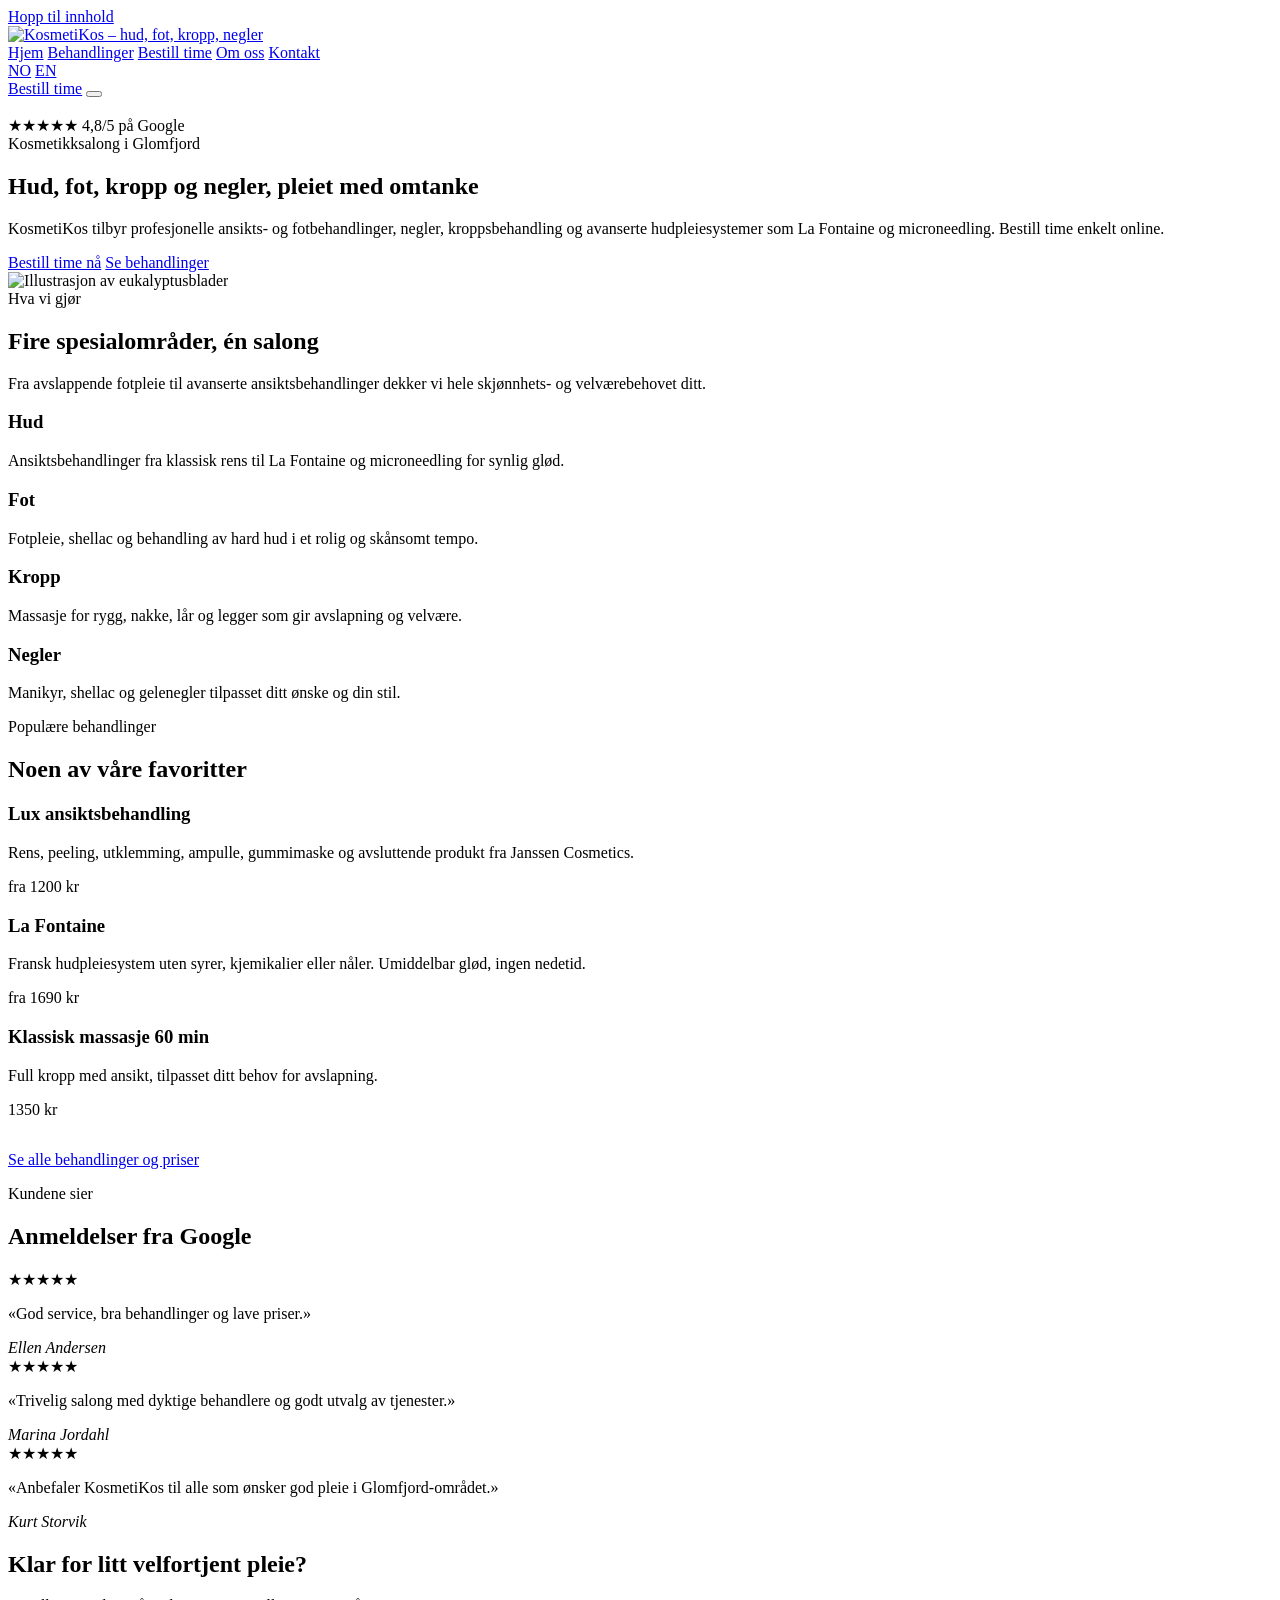
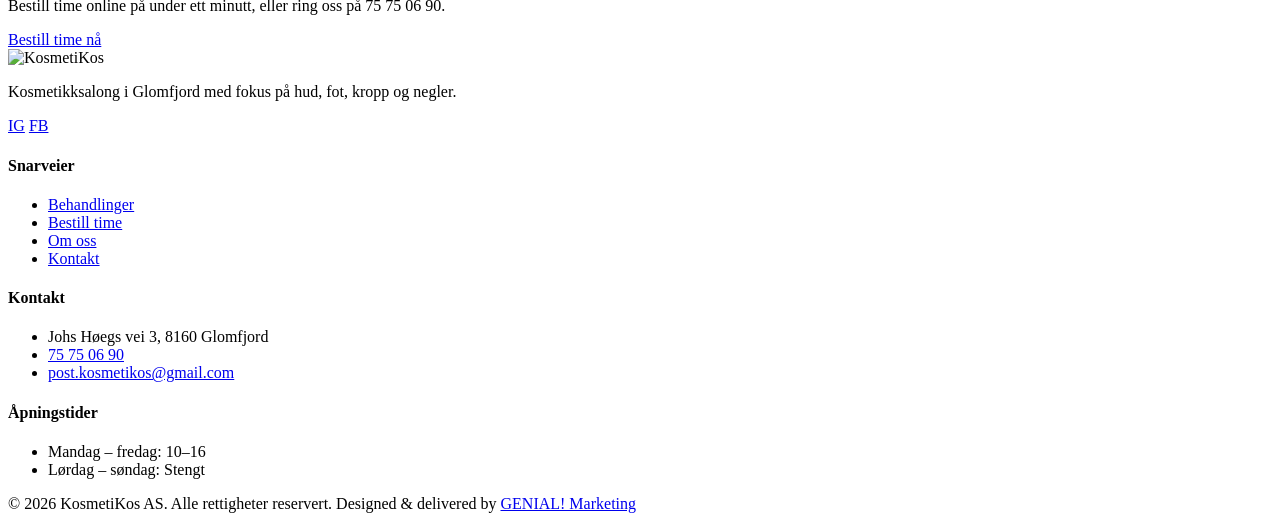
==== index.html @ e8d6cff6 "Add files via upload" ====
<!doctype html>
<html lang="nb">
<head>
<meta charset="UTF-8">
<meta name="viewport" content="width=device-width, initial-scale=1">
<title>KosmetiKos – Hud-, fot-, kropp- og neglepleie i Glomfjord</title>
<meta name="description" content="KosmetiKos i Glomfjord tilbyr ansiktsbehandlinger, fotpleie, negler, kroppsbehandling og La Fontaine-hudpleie. Bestill time enkelt online i dag.">
<link rel="canonical" href="https://kosmetikos.no/">
<link rel="alternate" hreflang="nb" href="https://kosmetikos.no/">
<link rel="alternate" hreflang="en" href="https://kosmetikos.no/en/">
<link rel="alternate" hreflang="x-default" href="https://kosmetikos.no/">

<meta property="og:type" content="website">
<meta property="og:site_name" content="KosmetiKos">
<meta property="og:title" content="KosmetiKos – Hud-, fot-, kropp- og neglepleie i Glomfjord">
<meta property="og:description" content="Ansiktsbehandlinger, fotpleie, negler, kroppsbehandling og La Fontaine-hudpleie i Glomfjord. Bestill time online.">
<meta property="og:url" content="https://kosmetikos.no/">
<meta property="og:image" content="https://kosmetikos.no/assets/images/logo.png">
<meta property="og:locale" content="nb_NO">
<meta property="og:locale:alternate" content="en_US">
<meta name="twitter:card" content="summary">

<link rel="icon" href="favicon.svg" type="image/svg+xml">
<link rel="preconnect" href="https://fonts.googleapis.com">
<link rel="preconnect" href="https://fonts.gstatic.com" crossorigin>
<link href="https://fonts.googleapis.com/css2?family=Playfair+Display:ital,wght@0,500;0,600;0,700;1,500;1,600&family=Poppins:wght@300;400;500;600&display=swap" rel="stylesheet">
<link rel="stylesheet" href="assets/css/style.css">

<script type="application/ld+json">
{
  "@context": "https://schema.org",
  "@type": "BeautySalon",
  "name": "KosmetiKos",
  "image": "https://kosmetikos.no/assets/images/logo.png",
  "url": "https://kosmetikos.no/",
  "telephone": "+4775750690",
  "email": "post.kosmetikos@gmail.com",
  "priceRange": "kr250-kr2500",
  "address": {
    "@type": "PostalAddress",
    "streetAddress": "Johs Høegs vei 3",
    "addressLocality": "Glomfjord",
    "postalCode": "8160",
    "addressCountry": "NO"
  },
  "openingHoursSpecification": [
    { "@type": "OpeningHoursSpecification", "dayOfWeek": ["Monday","Tuesday","Wednesday","Thursday","Friday"], "opens": "10:00", "closes": "16:00" }
  ],
  "sameAs": [
    "https://www.instagram.com/kosmetikos8160/",
    "https://www.facebook.com/kosmetiKos8160/"
  ],
  "aggregateRating": {
    "@type": "AggregateRating",
    "ratingValue": "4.8",
    "reviewCount": "3"
  }
}
</script>
</head>
<body>
<a class="skip-link" href="#main">Hopp til innhold</a>

<header class="site-header">
  <div class="container">
    <a class="brand" href="index.html" aria-label="KosmetiKos – hjem">
      <img src="assets/images/logo.png" alt="KosmetiKos – hud, fot, kropp, negler" width="180" height="180">
    </a>
    <nav class="main-nav" aria-label="Hovedmeny">
      <a href="index.html" class="active">Hjem</a>
      <a href="behandlinger.html">Behandlinger</a>
      <a href="bestill-time.html">Bestill time</a>
      <a href="om-oss.html">Om oss</a>
      <a href="kontakt.html">Kontakt</a>
      <div class="lang-switch">
        <a href="index.html" class="active">NO</a>
        <a href="en/">EN</a>
      </div>
    </nav>
    <div class="header-actions">
      <a class="btn btn-primary" href="bestill-time.html">Bestill time</a>
      <button class="nav-toggle" aria-label="Åpne meny" aria-expanded="false"><span></span></button>
    </div>
  </div>
</header>

<main id="main">

  <section class="hero">
    <img class="leaf-decor top-right" src="assets/images/leaf-branch-dark.png" alt="" loading="eager">
    <img class="leaf-decor bottom-left" src="assets/images/leaf-branch-muted.png" alt="" loading="eager">
    <div class="container">
      <div>
        <div class="rating-badge"><span class="stars">★★★★★</span> 4,8/5 på Google</div>
        <span class="eyebrow">Kosmetikksalong i Glomfjord</span>
        <h1>Hud, fot, kropp og negler, pleiet med omtanke</h1>
        <p class="lead">KosmetiKos tilbyr profesjonelle ansikts- og fotbehandlinger, negler, kroppsbehandling og avanserte hudpleiesystemer som La Fontaine og microneedling. Bestill time enkelt online.</p>
        <div class="hero-actions">
          <a class="btn btn-primary" href="bestill-time.html">Bestill time nå</a>
          <a class="btn btn-outline" href="behandlinger.html">Se behandlinger</a>
        </div>
      </div>
      <div class="hero-visual">
        <img class="leaf-set" src="assets/images/leaf-set.png" alt="Illustrasjon av eukalyptusblader" width="560" height="336">
      </div>
    </div>
  </section>

  <section class="section">
    <div class="container">
      <div class="section-head">
        <span class="eyebrow">Hva vi gjør</span>
        <h2>Fire spesialområder, én salong</h2>
        <p class="lead center">Fra avslappende fotpleie til avanserte ansiktsbehandlinger dekker vi hele skjønnhets- og velværebehovet ditt.</p>
      </div>
      <div class="grid grid-4">
        <div class="card">
          <h3>Hud</h3>
          <p>Ansiktsbehandlinger fra klassisk rens til La Fontaine og microneedling for synlig glød.</p>
        </div>
        <div class="card">
          <h3>Fot</h3>
          <p>Fotpleie, shellac og behandling av hard hud i et rolig og skånsomt tempo.</p>
        </div>
        <div class="card">
          <h3>Kropp</h3>
          <p>Massasje for rygg, nakke, lår og legger som gir avslapning og velvære.</p>
        </div>
        <div class="card">
          <h3>Negler</h3>
          <p>Manikyr, shellac og gelenegler tilpasset ditt ønske og din stil.</p>
        </div>
      </div>
    </div>
  </section>

  <section class="section section--soft">
    <div class="container">
      <div class="section-head">
        <span class="eyebrow">Populære behandlinger</span>
        <h2>Noen av våre favoritter</h2>
      </div>
      <div class="grid grid-3">
        <div class="card">
          <h3>Lux ansiktsbehandling</h3>
          <p class="price-item__desc">Rens, peeling, utklemming, ampulle, gummimaske og avsluttende produkt fra Janssen Cosmetics.</p>
          <p class="price-item__price">fra 1200 kr</p>
        </div>
        <div class="card">
          <h3>La Fontaine</h3>
          <p class="price-item__desc">Fransk hudpleiesystem uten syrer, kjemikalier eller nåler. Umiddelbar glød, ingen nedetid.</p>
          <p class="price-item__price">fra 1690 kr</p>
        </div>
        <div class="card">
          <h3>Klassisk massasje 60 min</h3>
          <p class="price-item__desc">Full kropp med ansikt, tilpasset ditt behov for avslapning.</p>
          <p class="price-item__price">1350 kr</p>
        </div>
      </div>
      <p class="center" style="margin-top:32px;"><a class="btn btn-outline" href="behandlinger.html">Se alle behandlinger og priser</a></p>
    </div>
  </section>

  <section class="section">
    <div class="container">
      <div class="section-head">
        <span class="eyebrow">Kundene sier</span>
        <h2>Anmeldelser fra Google</h2>
      </div>
      <div class="grid grid-3">
        <div class="testimonial">
          <span class="stars">★★★★★</span>
          <p>«God service, bra behandlinger og lave priser.»</p>
          <cite>Ellen Andersen</cite>
        </div>
        <div class="testimonial">
          <span class="stars">★★★★★</span>
          <p>«Trivelig salong med dyktige behandlere og godt utvalg av tjenester.»</p>
          <cite>Marina Jordahl</cite>
        </div>
        <div class="testimonial">
          <span class="stars">★★★★★</span>
          <p>«Anbefaler KosmetiKos til alle som ønsker god pleie i Glomfjord-området.»</p>
          <cite>Kurt Storvik</cite>
        </div>
      </div>
    </div>
  </section>

  <section class="section section--pink">
    <div class="container center">
      <h2>Klar for litt velfortjent pleie?</h2>
      <p class="lead center">Bestill time online på under ett minutt, eller ring oss på 75 75 06 90.</p>
      <a class="btn btn-pink" href="bestill-time.html">Bestill time nå</a>
    </div>
  </section>

</main>

<footer class="site-footer">
  <div class="container">
    <div class="footer-grid">
      <div class="footer-brand">
        <img src="assets/images/logo.png" alt="KosmetiKos" width="140" height="140">
        <p>Kosmetikksalong i Glomfjord med fokus på hud, fot, kropp og negler.</p>
        <div class="social-row">
          <a href="https://www.instagram.com/kosmetikos8160/" aria-label="Instagram" target="_blank" rel="noopener">IG</a>
          <a href="https://www.facebook.com/kosmetiKos8160/" aria-label="Facebook" target="_blank" rel="noopener">FB</a>
        </div>
      </div>
      <div>
        <h4>Snarveier</h4>
        <ul>
          <li><a href="behandlinger.html">Behandlinger</a></li>
          <li><a href="bestill-time.html">Bestill time</a></li>
          <li><a href="om-oss.html">Om oss</a></li>
          <li><a href="kontakt.html">Kontakt</a></li>
        </ul>
      </div>
      <div>
        <h4>Kontakt</h4>
        <ul>
          <li>Johs Høegs vei 3, 8160 Glomfjord</li>
          <li><a href="tel:+4775750690">75 75 06 90</a></li>
          <li><a href="mailto:post.kosmetikos@gmail.com">post.kosmetikos@gmail.com</a></li>
        </ul>
      </div>
      <div>
        <h4>Åpningstider</h4>
        <ul>
          <li>Mandag – fredag: 10–16</li>
          <li>Lørdag – søndag: Stengt</li>
        </ul>
      </div>
    </div>
    <div class="footer-bottom">
      <span>© <span id="year"></span> KosmetiKos AS. Alle rettigheter reservert.</span>
      <span>Designed &amp; delivered by <a href="https://genialmarketing.no" target="_blank" rel="noopener">GENIAL! Marketing</a></span>
    </div>
  </div>
</footer>

<script>document.getElementById("year").textContent = new Date().getFullYear();</script>
<script src="assets/js/main.js"></script>
</body>
</html>
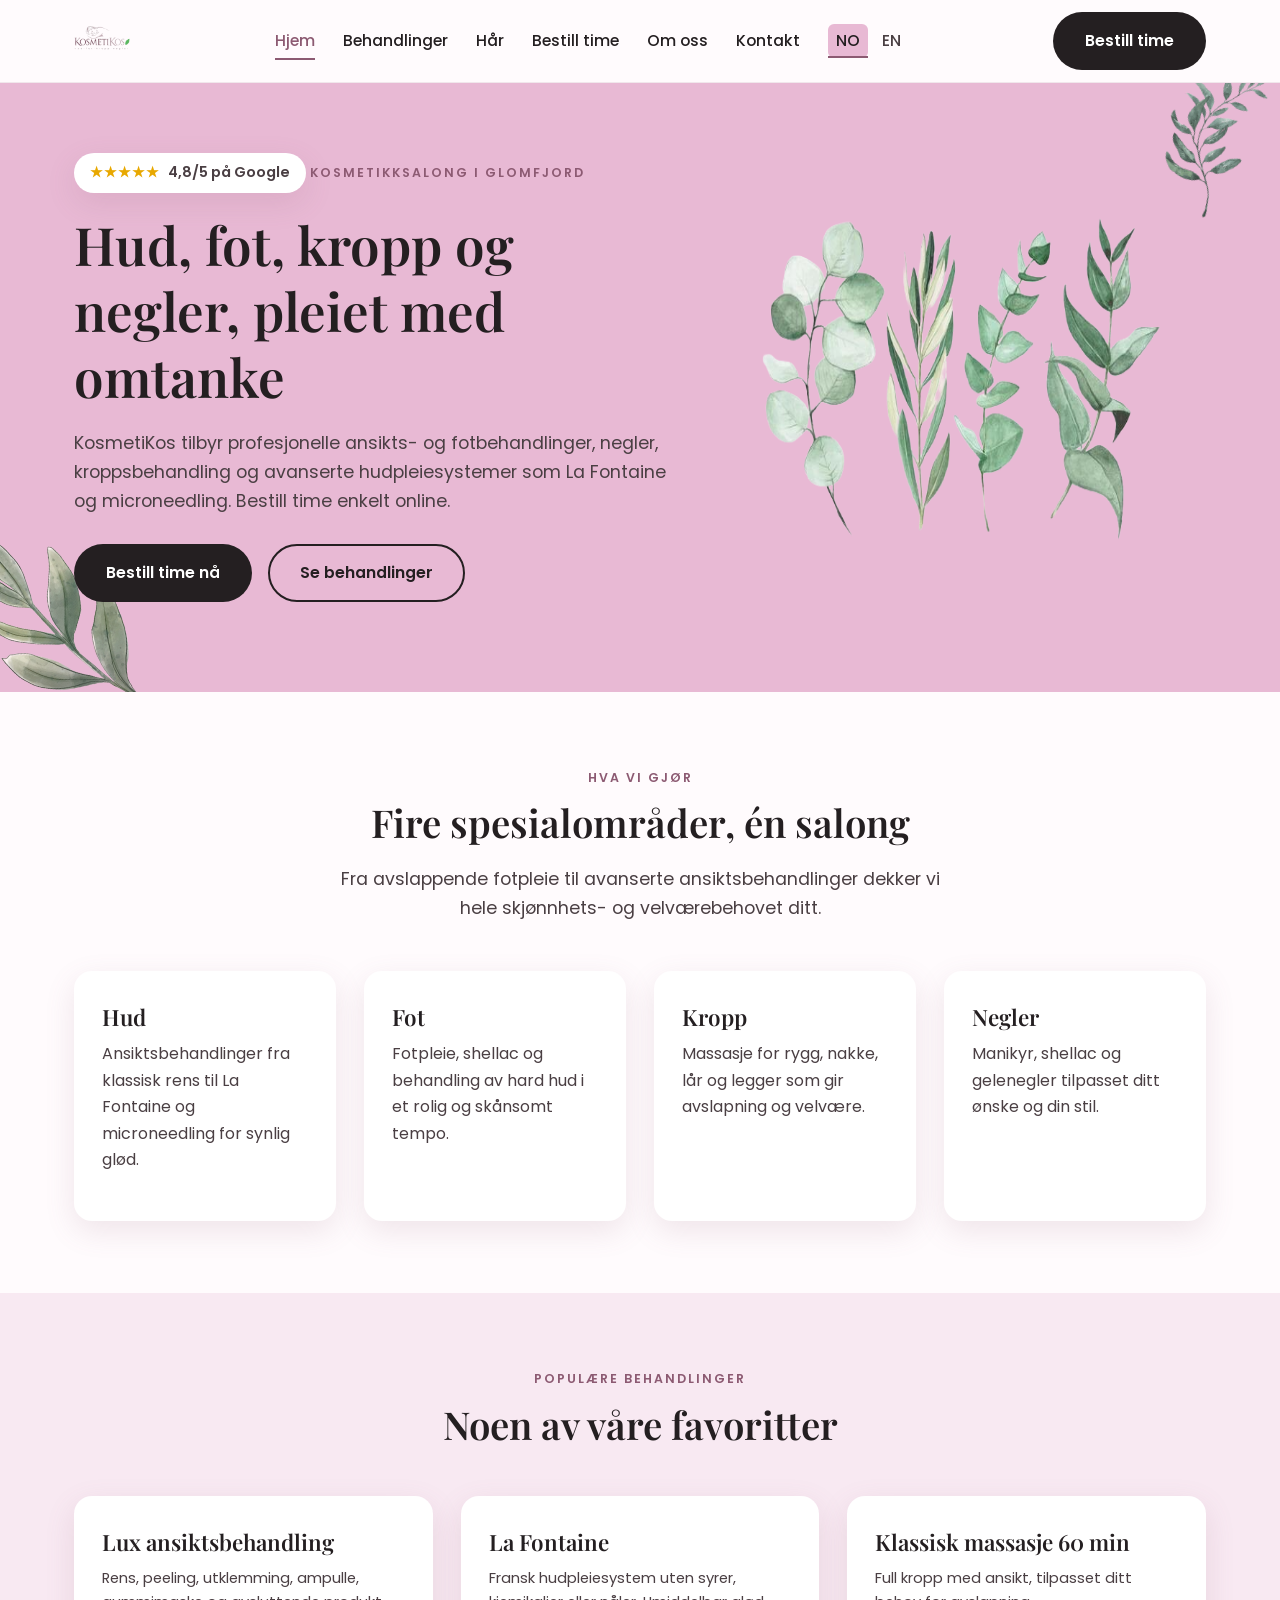
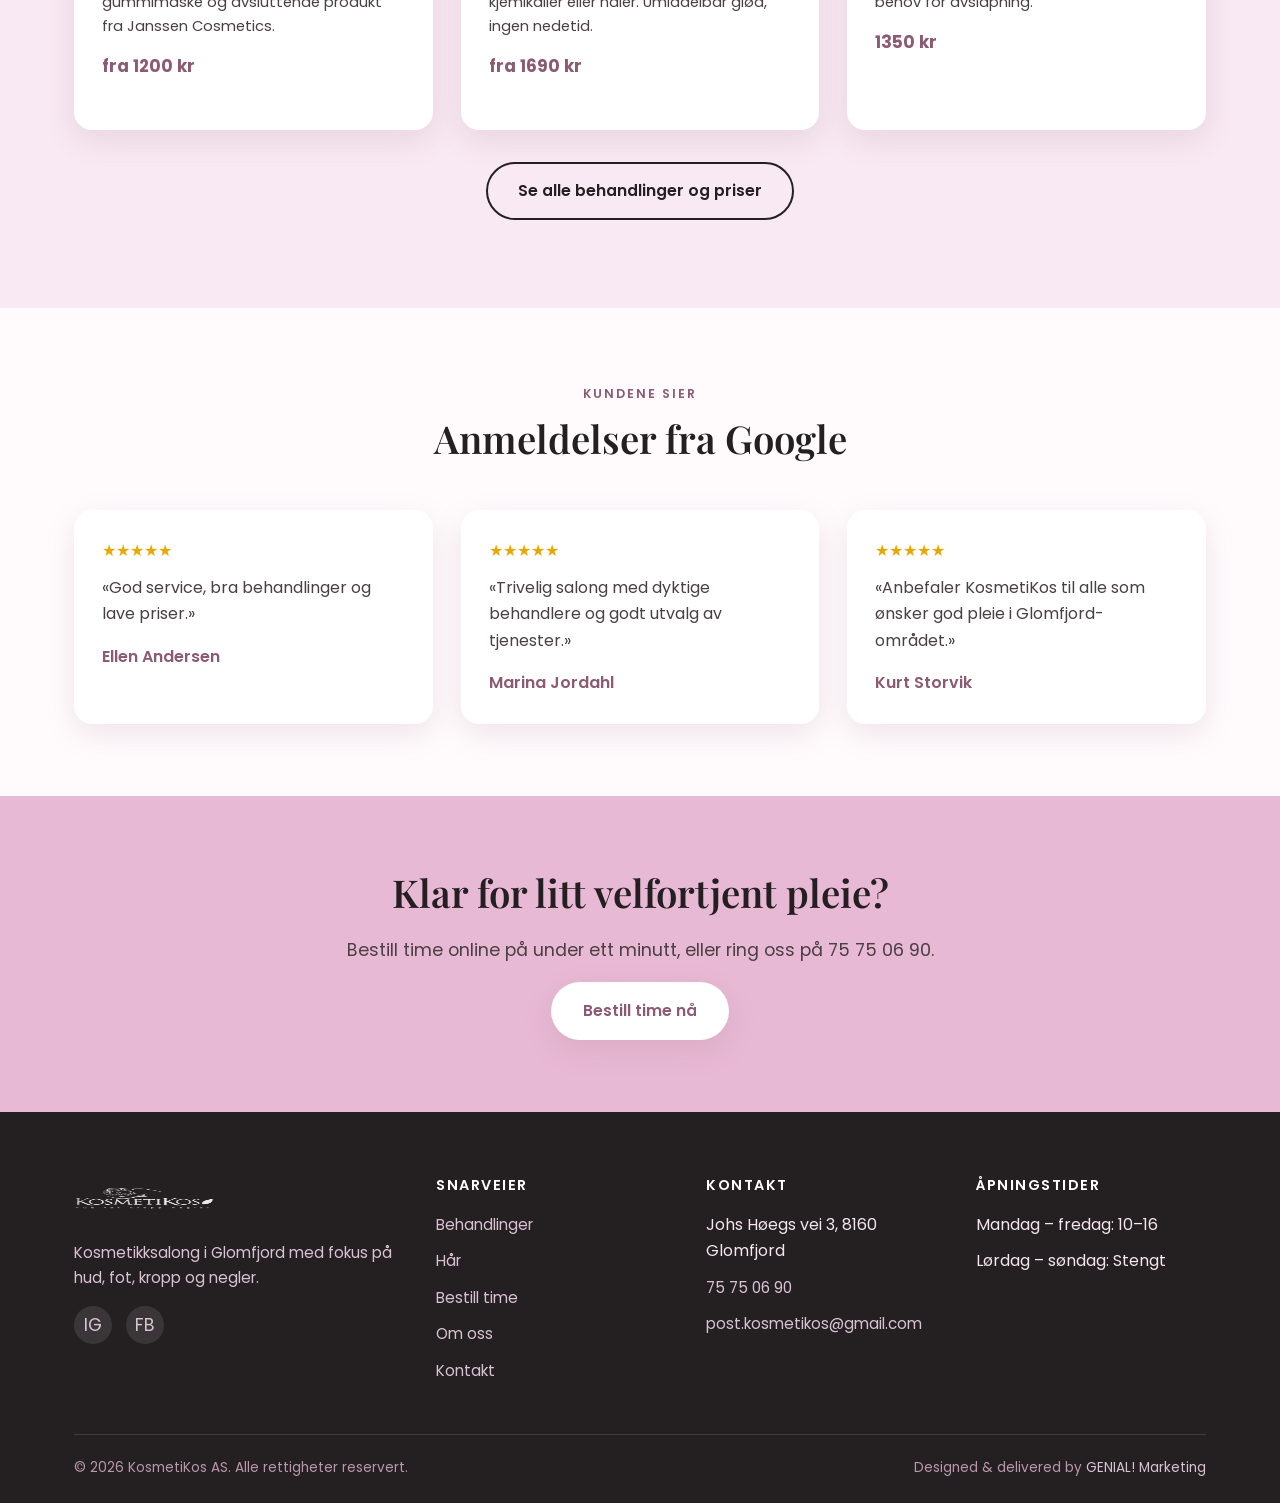
==== commit d9357763: "Add files via upload" ====
--- a/index.html
+++ b/index.html
@@ -25,6 +25,7 @@
 <link rel="preconnect" href="https://fonts.gstatic.com" crossorigin>
 <link href="https://fonts.googleapis.com/css2?family=Playfair+Display:ital,wght@0,500;0,600;0,700;1,500;1,600&family=Poppins:wght@300;400;500;600&display=swap" rel="stylesheet">
 <link rel="stylesheet" href="assets/css/style.css">
+<link rel="preload" as="image" href="assets/images/leaf-set.png" fetchpriority="high">
 
 <script type="application/ld+json">
 {
@@ -69,6 +70,7 @@
     <nav class="main-nav" aria-label="Hovedmeny">
       <a href="index.html" class="active">Hjem</a>
       <a href="behandlinger.html">Behandlinger</a>
+      <a href="har.html">Hår</a>
       <a href="bestill-time.html">Bestill time</a>
       <a href="om-oss.html">Om oss</a>
       <a href="kontakt.html">Kontakt</a>
@@ -87,8 +89,8 @@
 <main id="main">
 
   <section class="hero">
-    <img class="leaf-decor top-right" src="assets/images/leaf-branch-dark.png" alt="" loading="eager">
-    <img class="leaf-decor bottom-left" src="assets/images/leaf-branch-muted.png" alt="" loading="eager">
+    <img class="leaf-decor top-right" src="assets/images/leaf-branch-dark.png" alt="" loading="lazy">
+    <img class="leaf-decor bottom-left" src="assets/images/leaf-branch-muted.png" alt="" loading="lazy">
     <div class="container">
       <div>
         <div class="rating-badge"><span class="stars">★★★★★</span> 4,8/5 på Google</div>
@@ -101,7 +103,7 @@
         </div>
       </div>
       <div class="hero-visual">
-        <img class="leaf-set" src="assets/images/leaf-set.png" alt="Illustrasjon av eukalyptusblader" width="560" height="336">
+        <img class="leaf-set" src="assets/images/leaf-set.png" alt="Illustrasjon av eukalyptusblader" width="560" height="336" fetchpriority="high">
       </div>
     </div>
   </section>
@@ -212,6 +214,7 @@
         <h4>Snarveier</h4>
         <ul>
           <li><a href="behandlinger.html">Behandlinger</a></li>
+          <li><a href="har.html">Hår</a></li>
           <li><a href="bestill-time.html">Bestill time</a></li>
           <li><a href="om-oss.html">Om oss</a></li>
           <li><a href="kontakt.html">Kontakt</a></li>
--- a/assets/css/style.css
+++ b/assets/css/style.css
@@ -0,0 +1,1084 @@
+/* KosmetiKos shared stylesheet */
+
+:root {
+  --color-bg: #fffbfd;
+  --color-pink: #e8b9d4;
+  --color-pink-deep: #dba0c4;
+  --color-pink-soft: #f8e9f2;
+  --color-ink: #241f21;
+  --color-text: #4a3f43;
+  --color-mauve: #8c5a72;
+  --color-green: #7fa072;
+  --color-green-dark: #4f6b4a;
+  --color-white: #ffffff;
+  --font-display: "Playfair Display", serif;
+  --font-body: "Poppins", sans-serif;
+  --radius: 18px;
+  --shadow: 0 10px 30px rgba(140, 90, 114, 0.14);
+  --container-width: 1180px;
+}
+
+* {
+  box-sizing: border-box;
+}
+
+html {
+  scroll-behavior: smooth;
+}
+
+body {
+  margin: 0;
+  font-family: var(--font-body);
+  color: var(--color-text);
+  background: var(--color-bg);
+  line-height: 1.65;
+  -webkit-font-smoothing: antialiased;
+}
+
+img {
+  max-width: 100%;
+  display: block;
+}
+
+a {
+  color: inherit;
+  text-decoration: none;
+}
+
+ul {
+  margin: 0;
+  padding: 0;
+  list-style: none;
+}
+
+h1, h2, h3, h4 {
+  font-family: var(--font-display);
+  font-weight: 600;
+  letter-spacing: 0;
+  color: var(--color-ink);
+  line-height: 1.25;
+  margin: 0 0 0.5em;
+}
+
+h1 { font-size: clamp(2.1rem, 4.5vw, 3.3rem); font-weight: 600; }
+h2 { font-size: clamp(1.7rem, 3.5vw, 2.4rem); font-weight: 600; }
+h3 { font-size: clamp(1.15rem, 2.2vw, 1.4rem); font-weight: 600; }
+
+p { margin: 0 0 1em; }
+
+.container {
+  width: 100%;
+  max-width: var(--container-width);
+  margin: 0 auto;
+  padding: 0 24px;
+}
+
+.section {
+  position: relative;
+  padding: 72px 0;
+}
+
+.section--soft {
+  background: var(--color-pink-soft);
+}
+
+.section--pink {
+  background: var(--color-pink);
+}
+
+.eyebrow {
+  display: inline-block;
+  font-family: var(--font-body);
+  font-weight: 600;
+  letter-spacing: 2px;
+  text-transform: uppercase;
+  font-size: 0.78rem;
+  color: var(--color-mauve);
+  margin-bottom: 10px;
+}
+
+.lead {
+  font-size: 1.1rem;
+  max-width: 640px;
+  color: var(--color-text);
+}
+
+.center {
+  text-align: center;
+  margin-left: auto;
+  margin-right: auto;
+}
+
+/* Buttons */
+.btn {
+  display: inline-flex;
+  align-items: center;
+  gap: 8px;
+  font-family: var(--font-body);
+  font-weight: 600;
+  font-size: 0.98rem;
+  padding: 14px 30px;
+  border-radius: 999px;
+  border: 2px solid transparent;
+  cursor: pointer;
+  transition: transform 0.15s ease, box-shadow 0.15s ease, background 0.15s ease, color 0.15s ease;
+}
+
+.btn:hover {
+  transform: translateY(-2px);
+}
+
+.btn-primary {
+  background: var(--color-ink);
+  color: var(--color-white);
+}
+
+.btn-primary:hover {
+  background: var(--color-mauve);
+}
+
+.btn-outline {
+  background: transparent;
+  border-color: var(--color-ink);
+  color: var(--color-ink);
+}
+
+.btn-outline:hover {
+  background: var(--color-ink);
+  color: var(--color-white);
+}
+
+.btn-pink {
+  background: var(--color-white);
+  color: var(--color-mauve);
+  box-shadow: var(--shadow);
+}
+
+.btn-pink:hover {
+  background: var(--color-ink);
+  color: var(--color-white);
+}
+
+/* Header */
+.site-header {
+  position: sticky;
+  top: 0;
+  z-index: 100;
+  background: rgba(255, 251, 253, 0.92);
+  backdrop-filter: blur(8px);
+  border-bottom: 1px solid rgba(140, 90, 114, 0.12);
+}
+
+.site-header .container {
+  display: flex;
+  align-items: center;
+  justify-content: space-between;
+  padding-top: 12px;
+  padding-bottom: 12px;
+  gap: 20px;
+}
+
+.brand {
+  display: flex;
+  align-items: center;
+}
+
+.brand img {
+  height: 56px;
+  width: auto;
+}
+
+.main-nav {
+  display: flex;
+  align-items: center;
+  gap: 28px;
+}
+
+.main-nav a {
+  font-weight: 500;
+  font-size: 0.98rem;
+  color: var(--color-ink);
+  position: relative;
+  padding: 6px 0;
+}
+
+.main-nav a.active,
+.main-nav a:hover {
+  color: var(--color-mauve);
+}
+
+.main-nav a.active::after {
+  content: "";
+  position: absolute;
+  left: 0;
+  right: 0;
+  bottom: 0;
+  height: 2px;
+  background: var(--color-mauve);
+}
+
+.header-actions {
+  display: flex;
+  align-items: center;
+  gap: 16px;
+}
+
+.lang-switch {
+  display: flex;
+  gap: 6px;
+  font-size: 0.85rem;
+  font-weight: 600;
+}
+
+.lang-switch a {
+  padding: 4px 8px;
+  border-radius: 6px;
+  color: var(--color-text);
+}
+
+.lang-switch a.active {
+  background: var(--color-pink);
+  color: var(--color-ink);
+}
+
+.nav-toggle {
+  display: none;
+  background: none;
+  border: none;
+  cursor: pointer;
+  padding: 6px;
+}
+
+.nav-toggle span,
+.nav-toggle::before,
+.nav-toggle::after {
+  content: "";
+  display: block;
+  width: 26px;
+  height: 2px;
+  background: var(--color-ink);
+  margin: 6px 0;
+  transition: 0.2s ease;
+}
+
+/* Hero */
+.hero {
+  position: relative;
+  overflow: hidden;
+  background: var(--color-pink);
+  padding: 70px 0 90px;
+}
+
+.hero .container {
+  display: grid;
+  grid-template-columns: 1.1fr 0.9fr;
+  align-items: center;
+  gap: 40px;
+  position: relative;
+  z-index: 2;
+}
+
+.hero h1 {
+  margin-bottom: 20px;
+}
+
+.hero-actions {
+  display: flex;
+  gap: 16px;
+  margin-top: 28px;
+  flex-wrap: wrap;
+}
+
+.hero-visual {
+  position: relative;
+  display: flex;
+  justify-content: center;
+}
+
+.hero-visual .leaf-set {
+  width: 100%;
+  max-width: 420px;
+}
+
+.leaf-decor {
+  position: absolute;
+  opacity: 0.9;
+  pointer-events: none;
+  z-index: 1;
+}
+
+.leaf-decor.top-right {
+  top: -40px;
+  right: -30px;
+  width: 200px;
+  transform: rotate(20deg);
+}
+
+.leaf-decor.bottom-left {
+  bottom: -50px;
+  left: -40px;
+  width: 220px;
+  transform: rotate(-10deg) scaleX(-1);
+}
+
+.rating-badge {
+  display: inline-flex;
+  align-items: center;
+  gap: 8px;
+  background: var(--color-white);
+  padding: 8px 16px;
+  border-radius: 999px;
+  box-shadow: var(--shadow);
+  font-size: 0.9rem;
+  font-weight: 600;
+  margin-bottom: 18px;
+}
+
+.rating-badge .stars {
+  color: #e8a800;
+  letter-spacing: 1px;
+}
+
+/* Grids and cards */
+.grid {
+  display: grid;
+  gap: 28px;
+}
+
+.grid-3 { grid-template-columns: repeat(3, 1fr); }
+.grid-2 { grid-template-columns: repeat(2, 1fr); }
+.grid-4 { grid-template-columns: repeat(4, 1fr); }
+
+.card {
+  background: var(--color-white);
+  border-radius: var(--radius);
+  padding: 32px 28px;
+  box-shadow: var(--shadow);
+  position: relative;
+}
+
+.card h3 {
+  margin-bottom: 10px;
+}
+
+.card .icon {
+  font-size: 2rem;
+  margin-bottom: 14px;
+  display: block;
+}
+
+.section-head {
+  max-width: 700px;
+  margin: 0 auto 48px;
+  text-align: center;
+}
+
+/* Treatment category blocks */
+.category-block {
+  background: var(--color-white);
+  border-radius: var(--radius);
+  box-shadow: var(--shadow);
+  padding: 28px 36px;
+  margin-bottom: 20px;
+}
+
+.category-block > summary {
+  list-style: none;
+  cursor: pointer;
+  padding: 8px 0;
+  -webkit-tap-highlight-color: transparent;
+}
+
+.category-block > summary::-webkit-details-marker {
+  display: none;
+}
+
+.category-block > summary::marker {
+  content: "";
+  display: none;
+}
+
+.category-block__head {
+  display: flex;
+  align-items: center;
+  justify-content: space-between;
+  flex-wrap: wrap;
+  gap: 12px;
+}
+
+.category-block__head h2 {
+  margin: 0;
+}
+
+.category-block__head-left {
+  display: flex;
+  align-items: center;
+  gap: 14px;
+  flex-wrap: wrap;
+}
+
+.category-block__chevron {
+  width: 12px;
+  height: 12px;
+  flex-shrink: 0;
+  border-right: 2px solid var(--color-mauve);
+  border-bottom: 2px solid var(--color-mauve);
+  transform: rotate(45deg);
+  transition: transform 0.2s ease;
+  margin-right: 4px;
+}
+
+.category-block[open] > summary .category-block__chevron {
+  transform: rotate(-135deg);
+}
+
+.category-block__body {
+  margin-top: 20px;
+  padding-top: 20px;
+  border-top: 2px solid var(--color-pink-soft);
+}
+
+.category-block__tag {
+  font-size: 0.85rem;
+  font-weight: 600;
+  color: var(--color-green-dark);
+  background: #eef4ec;
+  padding: 6px 14px;
+  border-radius: 999px;
+}
+
+.price-list {
+  display: grid;
+  gap: 18px;
+}
+
+.price-item {
+  display: flex;
+  justify-content: space-between;
+  gap: 20px;
+  align-items: flex-start;
+  padding-bottom: 16px;
+  border-bottom: 1px dashed rgba(140, 90, 114, 0.2);
+}
+
+.price-item:last-child {
+  border-bottom: none;
+  padding-bottom: 0;
+}
+
+.price-item__name {
+  font-weight: 600;
+  color: var(--color-ink);
+  margin-bottom: 4px;
+}
+
+.price-item__desc {
+  font-size: 0.92rem;
+  color: var(--color-text);
+  max-width: 560px;
+}
+
+.price-item__price {
+  font-weight: 700;
+  color: var(--color-mauve);
+  white-space: nowrap;
+  font-size: 1.05rem;
+}
+
+.category-block__footer {
+  margin-top: 22px;
+  display: flex;
+  align-items: center;
+  justify-content: space-between;
+  flex-wrap: wrap;
+  gap: 14px;
+}
+
+.badge-offer {
+  display: inline-block;
+  background: var(--color-pink);
+  color: var(--color-ink);
+  font-weight: 600;
+  font-size: 0.85rem;
+  padding: 10px 18px;
+  border-radius: 999px;
+  margin: 24px 0;
+}
+
+/* Nested per-treatment "read more" inside a category */
+.sub-item {
+  border-bottom: 1px dashed rgba(140, 90, 114, 0.2);
+  padding: 14px 0;
+}
+
+.sub-item:last-child {
+  border-bottom: none;
+  padding-bottom: 0;
+}
+
+.sub-item:first-child {
+  padding-top: 0;
+}
+
+.sub-item > summary {
+  list-style: none;
+  cursor: pointer;
+  display: flex;
+  align-items: center;
+  gap: 10px;
+}
+
+.sub-item > summary::-webkit-details-marker {
+  display: none;
+}
+
+.sub-item > summary::marker {
+  content: "";
+  display: none;
+}
+
+.sub-item__chevron {
+  width: 10px;
+  height: 10px;
+  flex-shrink: 0;
+  border-right: 2px solid var(--color-mauve);
+  border-bottom: 2px solid var(--color-mauve);
+  transform: rotate(45deg);
+  transition: transform 0.2s ease;
+}
+
+.sub-item[open] > summary .sub-item__chevron {
+  transform: rotate(-135deg);
+}
+
+.sub-item__name {
+  font-weight: 600;
+  color: var(--color-ink);
+}
+
+.sub-item__meta {
+  margin-left: auto;
+  font-size: 0.85rem;
+  font-weight: 500;
+  color: var(--color-mauve);
+  white-space: nowrap;
+  padding-left: 12px;
+}
+
+.sub-item__body {
+  margin-top: 10px;
+  padding-left: 20px;
+  color: var(--color-text);
+  font-size: 0.95rem;
+}
+
+.sub-item__body p {
+  margin-bottom: 1em;
+}
+
+.sub-item__body p:last-child {
+  margin-bottom: 0;
+}
+
+/* Magazine-style plain entries (no click-to-expand), used on the hair page */
+.sub-item--plain {
+  border-bottom: none;
+  padding: 10px 0;
+}
+
+.sub-item--plain .sub-item__name {
+  display: block;
+  font-family: var(--font-display);
+  font-size: 1.2rem;
+  font-weight: 600;
+  color: var(--color-ink);
+  margin-bottom: 6px;
+}
+
+.sub-item--plain .sub-item__body {
+  padding-left: 0;
+  margin-top: 0;
+}
+
+/* Photos sprinkled between sub-items on the hair page */
+.hair-photo {
+  display: block;
+  max-width: 340px;
+  width: 100%;
+  margin: 28px auto;
+  border-radius: var(--radius);
+  box-shadow: var(--shadow);
+}
+
+/* Magazine-style alternating image/text feature rows, one per treatment */
+.hair-feature {
+  display: grid;
+  grid-template-columns: minmax(160px, 240px) 1fr;
+  gap: 28px;
+  align-items: center;
+  margin: 0 0 40px;
+}
+
+.hair-feature__image {
+  width: 100%;
+  border-radius: var(--radius);
+  box-shadow: var(--shadow);
+}
+
+.hair-feature__text h3 {
+  margin-bottom: 8px;
+}
+
+.hair-feature__text p {
+  margin-bottom: 0;
+}
+
+.hair-feature--reverse {
+  grid-template-columns: 1fr minmax(160px, 240px);
+}
+
+.hair-feature--reverse .hair-feature__image {
+  order: 2;
+}
+
+@media (max-width: 720px) {
+  .hair-feature,
+  .hair-feature--reverse {
+    grid-template-columns: 1fr;
+    gap: 16px;
+  }
+
+  .hair-feature--reverse .hair-feature__image {
+    order: 0;
+  }
+}
+
+/* Booking / iframe */
+.booking-frame-wrap {
+  background: var(--color-white);
+  border-radius: var(--radius);
+  box-shadow: var(--shadow);
+  padding: 12px;
+  overflow: hidden;
+}
+
+.booking-frame-wrap iframe {
+  width: 100%;
+  min-height: 900px;
+  border: none;
+  border-radius: 12px;
+  display: block;
+}
+
+.booking-info {
+  display: grid;
+  grid-template-columns: repeat(3, 1fr);
+  gap: 24px;
+  margin: 36px 0;
+}
+
+.booking-info .card {
+  text-align: center;
+}
+
+/* Team */
+.team-grid {
+  display: grid;
+  grid-template-columns: repeat(3, 1fr);
+  gap: 36px 28px;
+}
+
+.team-card {
+  text-align: center;
+}
+
+.team-card__portrait {
+  width: 160px;
+  height: 160px;
+  margin: 0 auto 18px;
+  border-radius: 50%;
+  background: var(--color-pink-soft);
+  display: flex;
+  align-items: center;
+  justify-content: center;
+  overflow: hidden;
+}
+
+.team-card__portrait img {
+  width: 100%;
+  height: 100%;
+  object-fit: contain;
+}
+
+.team-card__portrait--placeholder {
+  font-family: var(--font-display);
+  font-size: 3rem;
+  color: var(--color-mauve);
+}
+
+.team-card h3 {
+  margin-bottom: 2px;
+}
+
+.team-card .role {
+  color: var(--color-mauve);
+  font-weight: 500;
+  font-size: 0.92rem;
+  max-width: 220px;
+  margin: 0 auto;
+}
+
+.team-card__note {
+  font-size: 0.9rem;
+  color: var(--color-text);
+  max-width: 240px;
+  margin: 10px auto 0;
+}
+
+.team-card__more {
+  display: inline-block;
+  margin-top: 10px;
+  background: none;
+  border: none;
+  color: var(--color-mauve);
+  font-weight: 600;
+  font-size: 0.88rem;
+  font-family: var(--font-body);
+  cursor: pointer;
+  text-decoration: underline;
+  padding: 4px 6px;
+}
+
+.team-card__more:hover {
+  color: var(--color-ink);
+}
+
+.team-card__portrait.has-bio {
+  cursor: pointer;
+}
+
+.team-card__portrait.has-bio:hover {
+  box-shadow: 0 0 0 4px var(--color-pink-soft);
+}
+
+/* Hidden by default; JS copies this into the modal when opened. Content
+   still lives in the page source, so it's fully indexable. */
+.team-bio {
+  display: none;
+}
+
+.team-modal-backdrop {
+  display: none;
+  position: fixed;
+  inset: 0;
+  background: rgba(36, 31, 33, 0.6);
+  align-items: center;
+  justify-content: center;
+  padding: 24px;
+  z-index: 1000;
+}
+
+.team-modal-backdrop.open {
+  display: flex;
+}
+
+.team-modal {
+  background: var(--color-white);
+  border-radius: var(--radius);
+  max-width: 640px;
+  width: 100%;
+  max-height: 85vh;
+  overflow-y: auto;
+  padding: 40px;
+  position: relative;
+  box-shadow: var(--shadow);
+}
+
+.team-modal__close {
+  position: absolute;
+  top: 14px;
+  right: 14px;
+  background: none;
+  border: none;
+  font-size: 1.6rem;
+  line-height: 1;
+  cursor: pointer;
+  color: var(--color-text);
+  padding: 8px;
+}
+
+.team-modal__close:hover {
+  color: var(--color-ink);
+}
+
+.team-modal__photo {
+  width: 200px;
+  height: 200px;
+  border-radius: 50%;
+  background: var(--color-pink-soft);
+  margin: 0 auto 20px;
+  overflow: hidden;
+  display: flex;
+  align-items: center;
+  justify-content: center;
+}
+
+.team-modal__photo img {
+  width: 100%;
+  height: 100%;
+  object-fit: contain;
+}
+
+.team-modal__name {
+  text-align: center;
+  margin-bottom: 2px;
+}
+
+.team-modal__role {
+  text-align: center;
+  color: var(--color-mauve);
+  font-weight: 500;
+  margin-bottom: 24px;
+}
+
+.team-modal__body h4 {
+  margin-top: 0;
+}
+
+.team-modal__body p {
+  margin-bottom: 1em;
+}
+
+@media (max-width: 720px) {
+  .team-modal {
+    padding: 28px 22px;
+    max-height: 90vh;
+  }
+
+  .team-modal__photo {
+    width: 140px;
+    height: 140px;
+  }
+}
+
+/* Testimonials */
+.testimonial {
+  background: var(--color-white);
+  border-radius: var(--radius);
+  box-shadow: var(--shadow);
+  padding: 28px;
+}
+
+.testimonial .stars {
+  color: #e8a800;
+  margin-bottom: 10px;
+  display: block;
+}
+
+.testimonial cite {
+  display: block;
+  margin-top: 14px;
+  font-style: normal;
+  font-weight: 600;
+  color: var(--color-mauve);
+}
+
+/* Contact */
+.contact-grid {
+  display: grid;
+  grid-template-columns: 1fr 1fr;
+  gap: 40px;
+  align-items: start;
+}
+
+.contact-detail {
+  display: flex;
+  gap: 14px;
+  margin-bottom: 22px;
+}
+
+.contact-detail .icon {
+  font-size: 1.4rem;
+  flex-shrink: 0;
+}
+
+.map-embed {
+  border-radius: var(--radius);
+  overflow: hidden;
+  box-shadow: var(--shadow);
+  margin-top: 24px;
+}
+
+.map-embed iframe {
+  width: 100%;
+  height: 320px;
+  border: 0;
+  display: block;
+}
+
+/* Footer */
+.site-footer {
+  background: var(--color-ink);
+  color: #f3e6ee;
+  padding: 64px 0 24px;
+}
+
+.footer-grid {
+  display: grid;
+  grid-template-columns: 1.4fr 1fr 1fr 1fr;
+  gap: 40px;
+  margin-bottom: 40px;
+}
+
+.footer-grid h4 {
+  color: var(--color-white);
+  font-family: var(--font-body);
+  text-transform: uppercase;
+  font-size: 0.9rem;
+  letter-spacing: 1.5px;
+  margin-bottom: 18px;
+}
+
+.footer-grid a,
+.footer-grid p {
+  color: #d9c3d3;
+  font-size: 0.95rem;
+}
+
+.footer-grid li {
+  margin-bottom: 10px;
+}
+
+.footer-grid a:hover {
+  color: var(--color-white);
+}
+
+.footer-brand img {
+  height: 50px;
+  margin-bottom: 14px;
+  filter: brightness(0) invert(1);
+  opacity: 0.9;
+}
+
+.social-row {
+  display: flex;
+  gap: 14px;
+  margin-top: 16px;
+}
+
+.social-row a {
+  width: 38px;
+  height: 38px;
+  border-radius: 50%;
+  background: rgba(255, 255, 255, 0.1);
+  display: flex;
+  align-items: center;
+  justify-content: center;
+  font-size: 1.1rem;
+}
+
+.social-row a:hover {
+  background: var(--color-pink);
+  color: var(--color-ink);
+}
+
+.footer-bottom {
+  border-top: 1px solid rgba(255, 255, 255, 0.12);
+  padding-top: 22px;
+  display: flex;
+  justify-content: space-between;
+  flex-wrap: wrap;
+  gap: 10px;
+  font-size: 0.85rem;
+  color: #b998ac;
+}
+
+.footer-bottom a {
+  color: #d9c3d3;
+}
+
+.footer-bottom a:hover {
+  color: var(--color-white);
+}
+
+/* Skip link */
+.skip-link {
+  position: absolute;
+  left: -999px;
+  top: auto;
+  background: var(--color-white);
+  color: var(--color-ink);
+  padding: 12px 20px;
+  z-index: 1000;
+  border-radius: 0 0 8px 0;
+}
+
+.skip-link:focus {
+  left: 0;
+  top: 0;
+}
+
+/* Responsive */
+@media (max-width: 960px) {
+  .hero .container {
+    grid-template-columns: 1fr;
+    text-align: center;
+  }
+
+  .hero-actions {
+    justify-content: center;
+  }
+
+  .hero-visual {
+    order: -1;
+  }
+
+  .leaf-decor {
+    display: none;
+  }
+
+  .grid-3, .grid-4 { grid-template-columns: repeat(2, 1fr); }
+
+  .footer-grid {
+    grid-template-columns: 1fr 1fr;
+  }
+
+  .contact-grid {
+    grid-template-columns: 1fr;
+  }
+
+  .booking-info {
+    grid-template-columns: 1fr;
+  }
+}
+
+@media (max-width: 720px) {
+  .main-nav, .header-actions .lang-switch { display: none; }
+
+  .nav-toggle { display: block; }
+
+  .site-header.nav-open .main-nav {
+    display: flex;
+    position: absolute;
+    top: 100%;
+    left: 0;
+    right: 0;
+    background: var(--color-white);
+    flex-direction: column;
+    padding: 24px;
+    gap: 18px;
+    box-shadow: var(--shadow);
+  }
+
+  .site-header.nav-open .header-actions .lang-switch {
+    display: flex;
+  }
+
+  .grid-2, .grid-3, .grid-4 { grid-template-columns: 1fr; }
+
+  .footer-grid { grid-template-columns: 1fr 1fr; }
+
+  .price-item { flex-direction: column; }
+
+  .price-item__price { font-size: 1rem; }
+}
